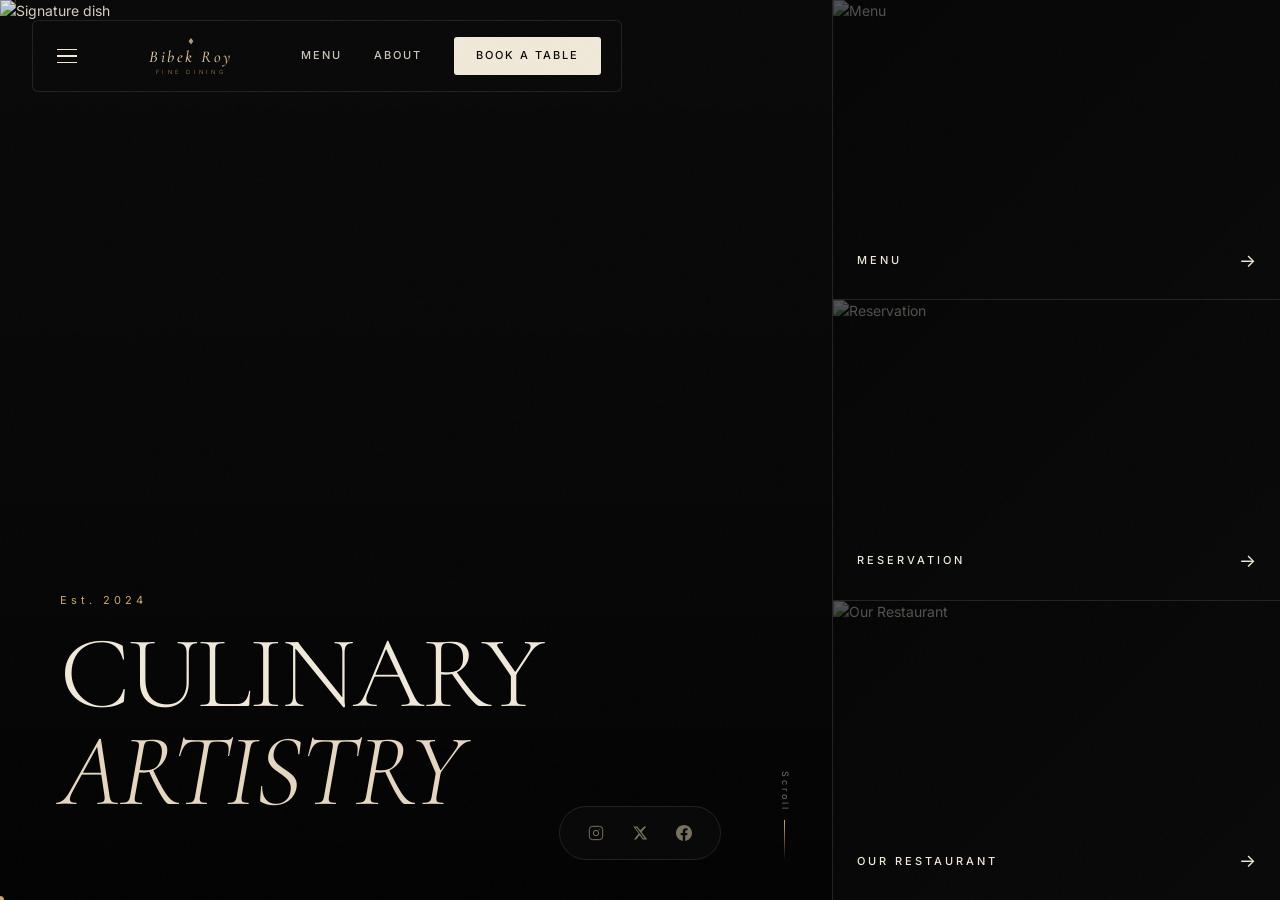
==== index.html @ 065e0c4d "Add files via upload" ====
<!DOCTYPE html>
<html lang="en">
<head>
  <meta charset="UTF-8">
  <meta name="viewport" content="width=device-width, initial-scale=1.0">
  <meta name="description" content="Bibek Roy – A premium fine dining experience. Explore our exquisite menu, make reservations, and discover culinary artistry at its finest.">
  <title>Bibek Roy – Fine Dining Experience</title>
  <link rel="preconnect" href="https://fonts.googleapis.com">
  <link rel="preconnect" href="https://fonts.gstatic.com" crossorigin>
  <link href="https://fonts.googleapis.com/css2?family=Cormorant+Garamond:ital,wght@0,300;0,400;0,500;0,600;0,700;1,300;1,400;1,500&family=Inter:wght@300;400;500;600&family=EB+Garamond:ital,wght@0,400;0,500;1,400&display=swap" rel="stylesheet">
  <link rel="stylesheet" href="styles.css">
</head>
<body>

  <!-- Navigation -->
  <nav class="nav" id="main-nav">
    <div class="nav-inner">
      <button class="nav-hamburger" id="hamburger-btn" aria-label="Open menu">
        <span></span>
        <span></span>
        <span></span>
      </button>
      <a href="index.html" class="nav-logo">
        <svg class="logo-svg" viewBox="0 0 220 60" xmlns="http://www.w3.org/2000/svg">
          <defs>
            <linearGradient id="logoGrad" x1="0%" y1="0%" x2="100%" y2="100%">
              <stop offset="0%" style="stop-color:#E5D6C1"/>
              <stop offset="100%" style="stop-color:#C9A96E"/>
            </linearGradient>
          </defs>
          <!-- Decorative line top -->
          <line x1="10" y1="12" x2="60" y2="12" stroke="url(#logoGrad)" stroke-width="0.7" opacity="0.6"/>
          <line x1="160" y1="12" x2="210" y2="12" stroke="url(#logoGrad)" stroke-width="0.7" opacity="0.6"/>
          <!-- Small diamond center -->
          <polygon points="110,8 113,12 110,16 107,12" fill="url(#logoGrad)" opacity="0.8"/>
          <!-- Main text -->
          <text x="110" y="37" font-family="Cormorant Garamond, serif" font-size="20" font-weight="500" font-style="italic" fill="url(#logoGrad)" text-anchor="middle" letter-spacing="3">Bibek Roy</text>
          <!-- Subtitle -->
          <text x="110" y="52" font-family="Inter, sans-serif" font-size="7" font-weight="300" fill="#A08060" text-anchor="middle" letter-spacing="4">FINE DINING</text>
          <!-- Decorative line bottom -->
          <line x1="10" y1="57" x2="60" y2="57" stroke="url(#logoGrad)" stroke-width="0.5" opacity="0.4"/>
          <line x1="160" y1="57" x2="210" y2="57" stroke="url(#logoGrad)" stroke-width="0.5" opacity="0.4"/>
        </svg>
      </a>
      <div class="nav-links">
        <a href="menu.html" class="nav-link">MENU</a>
        <a href="about.html" class="nav-link">ABOUT</a>
        <a href="reservation.html" class="nav-btn">BOOK A TABLE</a>
      </div>
    </div>
  </nav>

  <!-- Full-Screen Menu Overlay -->
  <div class="menu-overlay" id="menu-overlay">
    <button class="menu-overlay-close" id="menu-overlay-close" aria-label="Close menu">✕</button>
    <div class="menu-overlay-inner">
      <nav class="menu-overlay-nav">
        <a href="index.html" class="overlay-link">Home</a>
        <a href="menu.html" class="overlay-link">Menu</a>
        <a href="about.html" class="overlay-link">About</a>
        <a href="reservation.html" class="overlay-link">Reservation</a>
      </nav>
      <div class="overlay-info">
        <p>Mon–Sun: 12:00 – 23:00</p>
        <p>+1 (555) 234-5678</p>
        <p>12 Gourmet Lane, New York</p>
      </div>
      <div class="overlay-social">
        <a href="#" aria-label="Instagram">
          <svg viewBox="0 0 24 24" fill="none" stroke="currentColor" stroke-width="1.5"><rect x="2" y="2" width="20" height="20" rx="5"/><circle cx="12" cy="12" r="4"/><circle cx="17.5" cy="6.5" r="0.8" fill="currentColor" stroke="none"/></svg>
        </a>
        <a href="#" aria-label="Twitter">
          <svg viewBox="0 0 24 24" fill="currentColor"><path d="M18.244 2.25h3.308l-7.227 8.26 8.502 11.24H16.17l-4.714-6.231-5.401 6.231H2.736l7.324-9.06L2 2.25h6.016l4.27 5.65 5.958-5.65Zm-1.161 17.52h1.833L7.084 4.126H5.117Z"/></svg>
        </a>
      </div>
    </div>
    <div class="overlay-image-side">
      <img src="images/ambiance_1.png" alt="Restaurant ambiance" loading="lazy">
    </div>
  </div>

  <!-- Hero Section – Split Layout -->
  <section class="hero" id="hero">
    <!-- Left: Full-screen food image with text -->
    <div class="hero-left">
      <img src="images/hero_food_plates.png" alt="Signature dish" class="hero-bg-image">
      <div class="hero-text-block">
        <span class="hero-eyebrow">Est. 2024</span>
        <h1 class="hero-title">CULINARY<br><em>ARTISTRY</em></h1>
      </div>
      <div class="hero-scroll-indicator">
        <span>Scroll</span>
        <div class="scroll-line"></div>
      </div>
    </div>

    <!-- Right: Navigation Cards -->
    <div class="hero-right">
      <a href="menu.html" class="hero-card" id="hero-card-menu">
        <img src="images/dish_steak.png" alt="Menu" class="hero-card-img">
        <div class="hero-card-content">
          <span class="hero-card-label">MENU</span>
          <span class="hero-card-arrow">→</span>
        </div>
      </a>
      <a href="reservation.html" class="hero-card" id="hero-card-reservation">
        <img src="images/reservation.png" alt="Reservation" class="hero-card-img">
        <div class="hero-card-content">
          <span class="hero-card-label">RESERVATION</span>
          <span class="hero-card-arrow">→</span>
        </div>
      </a>
      <a href="about.html" class="hero-card" id="hero-card-about">
        <img src="images/restaurant_interior.png" alt="Our Restaurant" class="hero-card-img">
        <div class="hero-card-content">
          <span class="hero-card-label">OUR RESTAURANT</span>
          <span class="hero-card-arrow">→</span>
        </div>
      </a>
    </div>
  </section>

  <!-- Social Sidebar -->
  <div class="social-sidebar">
    <a href="#" class="social-icon" aria-label="Instagram">
      <svg viewBox="0 0 24 24" fill="none" stroke="currentColor" stroke-width="1.5"><rect x="2" y="2" width="20" height="20" rx="5"/><circle cx="12" cy="12" r="4"/><circle cx="17.5" cy="6.5" r="0.8" fill="currentColor" stroke="none"/></svg>
    </a>
    <a href="#" class="social-icon" aria-label="Twitter/X">
      <svg viewBox="0 0 24 24" fill="currentColor"><path d="M18.244 2.25h3.308l-7.227 8.26 8.502 11.24H16.17l-4.714-6.231-5.401 6.231H2.736l7.324-9.06L2 2.25h6.016l4.27 5.65 5.958-5.65Zm-1.161 17.52h1.833L7.084 4.126H5.117Z"/></svg>
    </a>
    <a href="#" class="social-icon" aria-label="Facebook">
      <svg viewBox="0 0 24 24" fill="currentColor"><path d="M24 12.073c0-6.627-5.373-12-12-12s-12 5.373-12 12c0 5.99 4.388 10.954 10.125 11.854v-8.385H7.078v-3.47h3.047V9.43c0-3.007 1.792-4.669 4.533-4.669 1.312 0 2.686.235 2.686.235v2.953H15.83c-1.491 0-1.956.925-1.956 1.874v2.25h3.328l-.532 3.47h-2.796v8.385C19.612 23.027 24 18.062 24 12.073z"/></svg>
    </a>
  </div>



  <!-- Custom Cursor -->
  <div class="custom-cursor" id="cursor"></div>
  <div class="custom-cursor-ring" id="cursor-ring"></div>

  <script src="script.js"></script>
</body>
</html>
---- styles.css ----
/* ===========================
   BIBEK ROY – FINE DINING
   Global Styles & Design System
   =========================== */

:root {
  --bg-primary: #0a0a0a;
  --bg-secondary: #111111;
  --bg-card: #141414;
  --text-cream: #F0E8D8;
  --text-gold: #C9A96E;
  --text-gold-light: #E5D6C1;
  --text-muted: #7a7060;
  --text-white: #ffffff;
  --border-subtle: rgba(229, 214, 193, 0.12);
  --border-gold: rgba(201, 169, 110, 0.3);
  --font-serif: 'Cormorant Garamond', 'EB Garamond', Georgia, serif;
  --font-sans: 'Inter', -apple-system, sans-serif;
  --nav-height: 80px;
  --transition-base: 0.4s cubic-bezier(0.25, 0.46, 0.45, 0.94);
  --transition-slow: 0.7s cubic-bezier(0.25, 0.46, 0.45, 0.94);
}

*, *::before, *::after {
  box-sizing: border-box;
  margin: 0;
  padding: 0;
}

html {
  scroll-behavior: smooth;
}

body {
  background-color: var(--bg-primary);
  color: var(--text-cream);
  font-family: var(--font-sans);
  font-size: 14px;
  font-weight: 400;
  line-height: 1.6;
  overflow-x: hidden;
  -webkit-font-smoothing: antialiased;
  -moz-osx-font-smoothing: grayscale;
}

/* Grain texture overlay */
body::before {
  content: '';
  position: fixed;
  inset: 0;
  background-image: url("data:image/svg+xml,%3Csvg viewBox='0 0 256 256' xmlns='http://www.w3.org/2000/svg'%3E%3Cfilter id='noise'%3E%3CfeTurbulence type='fractalNoise' baseFrequency='0.9' numOctaves='4' stitchTiles='stitch'/%3E%3C/filter%3E%3Crect width='100%25' height='100%25' filter='url(%23noise)' opacity='0.04'/%3E%3C/svg%3E");
  pointer-events: none;
  z-index: 9999;
  opacity: 0.4;
}

img {
  display: block;
  max-width: 100%;
}

a {
  color: inherit;
  text-decoration: none;
}

/* =====================
   NAVIGATION
   ===================== */

.nav {
  position: fixed;
  top: 0;
  left: 0;
  right: 0;
  z-index: 100;
  height: var(--nav-height);
  padding: 20px 32px;
  display: flex;
  align-items: flex-start;
  pointer-events: none;
}

.nav-inner {
  display: inline-flex;
  align-items: center;
  gap: 20px;
  background: rgba(10, 10, 10, 0.88);
  backdrop-filter: blur(20px);
  -webkit-backdrop-filter: blur(20px);
  border: 1px solid var(--border-subtle);
  border-radius: 6px;
  padding: 10px 20px;
  pointer-events: all;
}

.nav-hamburger {
  background: none;
  border: none;
  cursor: pointer;
  padding: 4px;
  display: flex;
  flex-direction: column;
  gap: 5px;
  flex-shrink: 0;
}

.nav-hamburger span {
  display: block;
  width: 20px;
  height: 1.5px;
  background: var(--text-cream);
  transition: var(--transition-base);
  transform-origin: center;
}

.nav-hamburger.active span:nth-child(1) {
  transform: translateY(6.5px) rotate(45deg);
}
.nav-hamburger.active span:nth-child(2) {
  opacity: 0;
  transform: scaleX(0);
}
.nav-hamburger.active span:nth-child(3) {
  transform: translateY(-6.5px) rotate(-45deg);
}

.nav-logo {
  flex: 1;
  display: flex;
  align-items: center;
}

.logo-svg {
  width: 180px;
  height: 50px;
}

.nav-links {
  display: flex;
  align-items: center;
  gap: 32px;
  flex-shrink: 0;
}

.nav-link {
  font-family: var(--font-sans);
  font-size: 11px;
  font-weight: 500;
  letter-spacing: 2px;
  color: var(--text-cream);
  opacity: 0.85;
  transition: opacity var(--transition-base);
  position: relative;
}

.nav-link::after {
  content: '';
  position: absolute;
  bottom: -3px;
  left: 0;
  width: 0;
  height: 1px;
  background: var(--text-gold);
  transition: width var(--transition-base);
}

.nav-link:hover {
  opacity: 1;
}

.nav-link:hover::after {
  width: 100%;
}

.nav-btn {
  font-family: var(--font-sans);
  font-size: 11px;
  font-weight: 500;
  letter-spacing: 2px;
  color: var(--bg-primary);
  background: var(--text-cream);
  padding: 10px 22px;
  border-radius: 3px;
  transition: all var(--transition-base);
  white-space: nowrap;
}

.nav-btn:hover {
  background: var(--text-gold);
  color: var(--bg-primary);
  transform: translateY(-1px);
}

/* =====================
   MENU OVERLAY
   ===================== */

.menu-overlay {
  position: fixed;
  inset: 0;
  z-index: 200;
  display: grid;
  grid-template-columns: 1fr 1fr;
  background: var(--bg-primary);
  opacity: 0;
  pointer-events: none;
  transition: opacity var(--transition-slow);
}

.menu-overlay.open {
  opacity: 1;
  pointer-events: all;
}

.menu-overlay-inner {
  display: flex;
  flex-direction: column;
  justify-content: center;
  padding: 80px;
  gap: 48px;
}

.menu-overlay-close {
  position: absolute;
  top: 32px;
  right: 32px;
  background: none;
  border: none;
  color: var(--text-cream);
  font-size: 24px;
  cursor: pointer;
  opacity: 0.7;
  transition: opacity var(--transition-base), transform var(--transition-base);
  z-index: 10;
}

.menu-overlay-close:hover {
  opacity: 1;
  transform: rotate(90deg);
}

.menu-overlay-nav {
  display: flex;
  flex-direction: column;
  gap: 8px;
}

.overlay-link {
  font-family: var(--font-serif);
  font-size: clamp(40px, 6vw, 72px);
  font-weight: 300;
  color: var(--text-cream);
  letter-spacing: -1px;
  line-height: 1.1;
  position: relative;
  display: inline-block;
  transition: color var(--transition-base);
  transform: translateX(0);
  transition: transform var(--transition-base), color var(--transition-base);
}

.overlay-link::before {
  content: attr(data-num);
  font-family: var(--font-sans);
  font-size: 11px;
  color: var(--text-gold);
  letter-spacing: 2px;
  position: absolute;
  left: 0;
  top: 50%;
  transform: translateY(-50%) translateX(-30px);
  opacity: 0;
  transition: var(--transition-base);
}

.overlay-link:hover {
  color: var(--text-gold);
  transform: translateX(20px);
}

.overlay-info {
  display: flex;
  flex-direction: column;
  gap: 6px;
  border-top: 1px solid var(--border-subtle);
  padding-top: 24px;
  font-size: 12px;
  letter-spacing: 1px;
  color: var(--text-muted);
}

.overlay-social {
  display: flex;
  gap: 20px;
}

.overlay-social a {
  width: 40px;
  height: 40px;
  border: 1px solid var(--border-subtle);
  border-radius: 50%;
  display: flex;
  align-items: center;
  justify-content: center;
  color: var(--text-muted);
  transition: all var(--transition-base);
}

.overlay-social a svg {
  width: 16px;
  height: 16px;
}

.overlay-social a:hover {
  border-color: var(--text-gold);
  color: var(--text-gold);
}

.overlay-image-side {
  overflow: hidden;
}

.overlay-image-side img {
  width: 100%;
  height: 100%;
  object-fit: cover;
  opacity: 0.7;
}

/* =====================
   HERO SECTION
   ===================== */

.hero {
  display: grid;
  grid-template-columns: 65% 35%;
  min-height: 100vh;
  padding-top: 0;
}

.hero-left {
  position: relative;
  overflow: hidden;
  min-height: 100vh;
}

.hero-bg-image {
  position: absolute;
  inset: 0;
  width: 100%;
  height: 100%;
  object-fit: cover;
  transition: transform 8s ease;
}

.hero-left:hover .hero-bg-image {
  transform: scale(1.04);
}

.hero-left::after {
  content: '';
  position: absolute;
  inset: 0;
  background: linear-gradient(
    to bottom,
    rgba(0,0,0,0.1) 0%,
    rgba(0,0,0,0.3) 50%,
    rgba(0,0,0,0.7) 100%
  );
}

.hero-text-block {
  position: absolute;
  bottom: 80px;
  left: 60px;
  z-index: 2;
}

.hero-eyebrow {
  font-family: var(--font-sans);
  font-size: 11px;
  letter-spacing: 4px;
  color: var(--text-gold);
  display: block;
  margin-bottom: 16px;
  opacity: 0;
  transform: translateY(20px);
  animation: fadeUp 1s 0.5s forwards;
}

.hero-title {
  font-family: var(--font-serif);
  font-size: clamp(60px, 8vw, 110px);
  font-weight: 300;
  line-height: 0.95;
  color: var(--text-cream);
  letter-spacing: -2px;
  opacity: 0;
  transform: translateY(30px);
  animation: fadeUp 1s 0.8s forwards;
}

.hero-title em {
  font-style: italic;
  color: var(--text-gold-light);
}

.hero-scroll-indicator {
  position: absolute;
  bottom: 40px;
  right: 40px;
  z-index: 2;
  display: flex;
  flex-direction: column;
  align-items: center;
  gap: 8px;
  opacity: 0;
  animation: fadeIn 1s 1.5s forwards;
}

.hero-scroll-indicator span {
  font-size: 9px;
  letter-spacing: 3px;
  color: var(--text-muted);
  writing-mode: vertical-rl;
}

.scroll-line {
  width: 1px;
  height: 40px;
  background: linear-gradient(to bottom, var(--text-gold), transparent);
  animation: scrollPulse 2s ease-in-out infinite;
}

@keyframes scrollPulse {
  0%, 100% { opacity: 0.4; transform: scaleY(1); }
  50% { opacity: 1; transform: scaleY(1.3); }
}

/* Hero Right Cards */
.hero-right {
  display: flex;
  flex-direction: column;
  border-left: 1px solid var(--border-subtle);
}

.hero-card {
  position: relative;
  flex: 1;
  overflow: hidden;
  cursor: pointer;
  display: block;
}

.hero-card + .hero-card {
  border-top: 1px solid var(--border-subtle);
}

.hero-card-img {
  position: absolute;
  inset: 0;
  width: 100%;
  height: 100%;
  object-fit: cover;
  transition: transform var(--transition-slow), filter var(--transition-base);
  filter: brightness(0.55) saturate(0.7);
}

.hero-card::after {
  content: '';
  position: absolute;
  inset: 0;
  background: linear-gradient(135deg, rgba(0,0,0,0.4) 0%, rgba(0,0,0,0.1) 100%);
  transition: opacity var(--transition-base);
}

.hero-card:hover .hero-card-img {
  transform: scale(1.08);
  filter: brightness(0.7) saturate(0.9);
}

.hero-card:hover::after {
  opacity: 0.5;
}

.hero-card-content {
  position: absolute;
  bottom: 24px;
  left: 24px;
  right: 24px;
  z-index: 2;
  display: flex;
  align-items: center;
  justify-content: space-between;
}

.hero-card-label {
  font-family: var(--font-sans);
  font-size: 11px;
  font-weight: 500;
  letter-spacing: 3px;
  color: var(--text-cream);
  transition: color var(--transition-base);
}

.hero-card:hover .hero-card-label {
  color: var(--text-gold);
}

.hero-card-arrow {
  font-size: 18px;
  color: var(--text-cream);
  transition: transform var(--transition-base), color var(--transition-base);
}

.hero-card:hover .hero-card-arrow {
  transform: translateX(4px);
  color: var(--text-gold);
}

/* =====================
   SOCIAL SIDEBAR
   ===================== */

.social-sidebar {
  position: fixed;
  bottom: 40px;
  left: 50%;
  transform: translateX(-50%);
  z-index: 50;
  display: flex;
  gap: 12px;
  background: rgba(10, 10, 10, 0.8);
  backdrop-filter: blur(20px);
  border: 1px solid var(--border-subtle);
  border-radius: 50px;
  padding: 10px 20px;
}

.social-icon {
  width: 32px;
  height: 32px;
  display: flex;
  align-items: center;
  justify-content: center;
  color: var(--text-muted);
  transition: color var(--transition-base), transform var(--transition-base);
}

.social-icon svg {
  width: 16px;
  height: 16px;
}

.social-icon:hover {
  color: var(--text-gold);
  transform: translateY(-2px);
}

/* =====================
   ANIMATIONS
   ===================== */

@keyframes fadeUp {
  to {
    opacity: 1;
    transform: translateY(0);
  }
}

@keyframes fadeIn {
  to {
    opacity: 1;
  }
}

/* =====================
   MENU PAGE
   ===================== */

.page-layout {
  display: grid;
  grid-template-columns: 45% 55%;
  min-height: 100vh;
}

.page-sticky-side {
  position: sticky;
  top: 0;
  height: 100vh;
  overflow: hidden;
}

.page-sticky-side img {
  width: 100%;
  height: 100%;
  object-fit: cover;
  filter: brightness(0.6) saturate(0.8);
  transition: transform var(--transition-slow);
}

.sticky-overlay {
  position: absolute;
  inset: 0;
  display: flex;
  align-items: flex-end;
  padding: 60px;
  background: linear-gradient(to top, rgba(0,0,0,0.8) 0%, transparent 60%);
}

.sticky-title {
  font-family: var(--font-serif);
  font-size: clamp(50px, 7vw, 80px);
  font-weight: 300;
  letter-spacing: -2px;
  line-height: 1;
  color: var(--text-cream);
}

.sticky-title em {
  display: block;
  font-style: italic;
  color: var(--text-gold-light);
}

.page-scroll-content {
  padding: var(--nav-height) 0 0;
  border-left: 1px solid var(--border-subtle);
}

/* Menu categories */
.menu-header {
  padding: 60px 60px 40px;
  border-bottom: 1px solid var(--border-subtle);
}

.menu-header-text {
  font-family: var(--font-sans);
  font-size: 11px;
  letter-spacing: 3px;
  color: var(--text-gold);
  margin-bottom: 12px;
}

.menu-header h2 {
  font-family: var(--font-serif);
  font-size: 36px;
  font-weight: 400;
  color: var(--text-cream);
}

.menu-cats {
  display: flex;
  gap: 0;
  border-bottom: 1px solid var(--border-subtle);
  overflow-x: auto;
  scrollbar-width: none;
}

.menu-cats::-webkit-scrollbar {
  display: none;
}

.menu-cat-btn {
  font-family: var(--font-sans);
  font-size: 10px;
  letter-spacing: 2.5px;
  font-weight: 500;
  color: var(--text-muted);
  background: none;
  border: none;
  padding: 20px 32px;
  cursor: pointer;
  position: relative;
  white-space: nowrap;
  transition: color var(--transition-base);
}

.menu-cat-btn::after {
  content: '';
  position: absolute;
  bottom: 0;
  left: 0;
  right: 0;
  height: 2px;
  background: var(--text-gold);
  transform: scaleX(0);
  transition: transform var(--transition-base);
}

.menu-cat-btn.active {
  color: var(--text-cream);
}

.menu-cat-btn.active::after {
  transform: scaleX(1);
}

.menu-cat-btn:hover {
  color: var(--text-cream);
}

.menu-section {
  display: none;
  animation: fadeUp 0.5s forwards;
}

.menu-section.active {
  display: block;
}

.menu-item {
  display: grid;
  grid-template-columns: 1fr auto;
  gap: 20px;
  align-items: start;
  padding: 28px 60px;
  border-bottom: 1px solid var(--border-subtle);
  transition: background var(--transition-base);
}

.menu-item:hover {
  background: rgba(229, 214, 193, 0.03);
}

.menu-item-name {
  font-family: var(--font-serif);
  font-size: 20px;
  font-weight: 500;
  color: var(--text-cream);
  margin-bottom: 6px;
}

.menu-item-desc {
  font-size: 12px;
  color: var(--text-muted);
  line-height: 1.6;
  font-style: italic;
}

.menu-item-price {
  font-family: var(--font-serif);
  font-size: 18px;
  color: var(--text-gold);
  font-weight: 400;
  white-space: nowrap;
}

.menu-item-tag {
  display: inline-block;
  font-size: 9px;
  letter-spacing: 2px;
  color: var(--text-gold);
  border: 1px solid var(--border-gold);
  padding: 3px 8px;
  border-radius: 2px;
  margin-top: 8px;
}

/* =====================
   ABOUT PAGE
   ===================== */

.about-hero {
  min-height: 100vh;
  display: grid;
  grid-template-columns: 55% 45%;
}

.about-hero-image {
  position: relative;
  overflow: hidden;
}

.about-hero-image img {
  position: absolute;
  inset: 0;
  width: 100%;
  height: 100%;
  object-fit: cover;
  filter: brightness(0.65);
}

.about-hero-image::after {
  content: '';
  position: absolute;
  inset: 0;
  background: linear-gradient(to right, transparent 60%, var(--bg-primary));
}

.about-hero-content {
  display: flex;
  flex-direction: column;
  justify-content: center;
  padding: 120px 60px 80px 40px;
}

.section-tag {
  font-family: var(--font-sans);
  font-size: 10px;
  letter-spacing: 4px;
  color: var(--text-gold);
  margin-bottom: 24px;
  display: flex;
  align-items: center;
  gap: 12px;
}

.section-tag::before {
  content: '';
  display: block;
  width: 30px;
  height: 1px;
  background: var(--text-gold);
}

.about-hero-content h1 {
  font-family: var(--font-serif);
  font-size: clamp(40px, 5vw, 60px);
  font-weight: 300;
  line-height: 1.1;
  color: var(--text-cream);
  margin-bottom: 24px;
}

.about-hero-content h1 em {
  font-style: italic;
  color: var(--text-gold-light);
}

.about-hero-content p {
  font-size: 14px;
  color: var(--text-muted);
  line-height: 1.8;
  max-width: 360px;
}

/* Awards Section */
.awards-section {
  padding: 100px 80px;
  border-top: 1px solid var(--border-subtle);
}

.awards-grid {
  display: grid;
  grid-template-columns: repeat(3, 1fr);
  gap: 40px;
  margin-top: 60px;
}

.award-card {
  padding: 40px 32px;
  border: 1px solid var(--border-subtle);
  border-radius: 4px;
  text-align: center;
  transition: border-color var(--transition-base), background var(--transition-base);
}

.award-card:hover {
  border-color: var(--border-gold);
  background: rgba(201, 169, 110, 0.04);
}

.award-stars {
  display: flex;
  justify-content: center;
  gap: 4px;
  margin-bottom: 16px;
}

.award-stars span {
  color: var(--text-gold);
  font-size: 14px;
}

.award-name {
  font-family: var(--font-serif);
  font-size: 20px;
  color: var(--text-cream);
  margin-bottom: 8px;
}

.award-source {
  font-size: 10px;
  letter-spacing: 2px;
  color: var(--text-muted);
}

/* Story Section */
.story-section {
  padding: 0;
  display: grid;
  grid-template-columns: 1fr 1fr;
  min-height: 70vh;
}

.story-image {
  overflow: hidden;
}

.story-image img {
  width: 100%;
  height: 100%;
  object-fit: cover;
  filter: brightness(0.7) saturate(0.8);
  transition: transform var(--transition-slow);
}

.story-image:hover img {
  transform: scale(1.04);
}

.story-content {
  padding: 80px 60px;
  display: flex;
  flex-direction: column;
  justify-content: center;
  border-left: 1px solid var(--border-subtle);
}

.story-content h2 {
  font-family: var(--font-serif);
  font-size: clamp(36px, 4vw, 50px);
  font-weight: 300;
  line-height: 1.1;
  color: var(--text-cream);
  margin-bottom: 32px;
}

.story-content h2 em {
  font-style: italic;
  color: var(--text-gold-light);
}

.story-content p {
  font-size: 14px;
  color: var(--text-muted);
  line-height: 1.9;
  margin-bottom: 20px;
  max-width: 400px;
}

/* Team Section */
.team-section {
  padding: 100px 80px;
  border-top: 1px solid var(--border-subtle);
}

.team-grid {
  display: grid;
  grid-template-columns: repeat(2, 1fr);
  gap: 2px;
  margin-top: 60px;
}

.team-card {
  position: relative;
  overflow: hidden;
  aspect-ratio: 3/4;
}

.team-card img {
  width: 100%;
  height: 100%;
  object-fit: cover;
  filter: brightness(0.65) saturate(0.7);
  transition: transform var(--transition-slow), filter var(--transition-base);
}

.team-card:hover img {
  transform: scale(1.06);
  filter: brightness(0.75) saturate(0.9);
}

.team-card-info {
  position: absolute;
  bottom: 0;
  left: 0;
  right: 0;
  padding: 32px 28px;
  background: linear-gradient(to top, rgba(0,0,0,0.85) 0%, transparent 100%);
}

.team-card-name {
  font-family: var(--font-serif);
  font-size: 22px;
  color: var(--text-cream);
  margin-bottom: 4px;
}

.team-card-role {
  font-size: 10px;
  letter-spacing: 2px;
  color: var(--text-gold);
}

/* =====================
   RESERVATION PAGE
   ===================== */

.reservation-page {
  display: grid;
  grid-template-columns: 45% 55%;
  min-height: 100vh;
}

.reservation-image-side {
  position: sticky;
  top: 0;
  height: 100vh;
  overflow: hidden;
}

.reservation-image-side img {
  width: 100%;
  height: 100%;
  object-fit: cover;
  filter: brightness(0.55);
}

.reservation-content-side {
  padding: 0;
  border-left: 1px solid var(--border-subtle);
  display: flex;
  flex-direction: column;
}

.reservation-header {
  padding: 120px 60px 60px;
  border-bottom: 1px solid var(--border-subtle);
}

.reservation-header h1 {
  font-family: var(--font-serif);
  font-size: clamp(40px, 5vw, 64px);
  font-weight: 300;
  color: var(--text-cream);
  line-height: 1.05;
  margin-bottom: 20px;
}

.reservation-header h1 em {
  font-style: italic;
  color: var(--text-gold-light);
}

.reservation-header p {
  font-size: 14px;
  color: var(--text-muted);
  line-height: 1.7;
  max-width: 380px;
}

/* Booking Form */
.booking-form {
  padding: 60px;
  flex: 1;
}

.form-grid {
  display: grid;
  grid-template-columns: 1fr 1fr;
  gap: 20px;
  margin-bottom: 20px;
}

.form-group {
  display: flex;
  flex-direction: column;
  gap: 8px;
}

.form-group.full {
  grid-column: 1 / -1;
}

.form-label {
  font-family: var(--font-sans);
  font-size: 9px;
  letter-spacing: 3px;
  color: var(--text-muted);
  text-transform: uppercase;
}

.form-input,
.form-select,
.form-textarea {
  background: rgba(229, 214, 193, 0.04);
  border: 1px solid var(--border-subtle);
  border-radius: 3px;
  padding: 14px 16px;
  color: var(--text-cream);
  font-family: var(--font-sans);
  font-size: 13px;
  transition: border-color var(--transition-base), background var(--transition-base);
  width: 100%;
  outline: none;
  appearance: none;
  -webkit-appearance: none;
}

.form-select {
  cursor: pointer;
  background-image: url("data:image/svg+xml,%3Csvg xmlns='http://www.w3.org/2000/svg' viewBox='0 0 24 24' fill='none' stroke='%237a7060' stroke-width='2'%3E%3Cpath d='M6 9l6 6 6-6'/%3E%3C/svg%3E");
  background-repeat: no-repeat;
  background-position: right 14px center;
  background-size: 16px;
  padding-right: 40px;
}

.form-select option {
  background: var(--bg-primary);
  color: var(--text-cream);
}

.form-input:focus,
.form-select:focus,
.form-textarea:focus {
  border-color: var(--text-gold);
  background: rgba(201, 169, 110, 0.06);
}

.form-input::placeholder,
.form-textarea::placeholder {
  color: var(--text-muted);
  opacity: 0.6;
}

.form-textarea {
  resize: vertical;
  min-height: 100px;
}

.form-submit-group {
  margin-top: 32px;
  display: flex;
  align-items: center;
  gap: 24px;
}

.form-submit-btn {
  background: var(--text-gold);
  color: var(--bg-primary);
  border: none;
  padding: 18px 48px;
  font-family: var(--font-sans);
  font-size: 11px;
  font-weight: 600;
  letter-spacing: 3px;
  cursor: pointer;
  border-radius: 3px;
  transition: all var(--transition-base);
  position: relative;
  overflow: hidden;
}

.form-submit-btn::before {
  content: '';
  position: absolute;
  top: 50%;
  left: 50%;
  width: 0;
  height: 0;
  background: rgba(255,255,255,0.15);
  border-radius: 50%;
  transform: translate(-50%, -50%);
  transition: width 0.6s, height 0.6s;
}

.form-submit-btn:hover::before {
  width: 300px;
  height: 300px;
}

.form-submit-btn:hover {
  background: var(--text-gold-light);
  transform: translateY(-2px);
  box-shadow: 0 12px 40px rgba(201, 169, 110, 0.3);
}

.form-note {
  font-size: 11px;
  color: var(--text-muted);
  line-height: 1.6;
}

/* Booking info cards */
.booking-info-cards {
  padding: 0 60px 60px;
  display: grid;
  grid-template-columns: repeat(3, 1fr);
  gap: 16px;
}

.booking-info-card {
  padding: 24px 20px;
  border: 1px solid var(--border-subtle);
  border-radius: 3px;
}

.booking-info-card-icon {
  font-size: 20px;
  margin-bottom: 12px;
  color: var(--text-gold);
}

.booking-info-card-title {
  font-size: 10px;
  letter-spacing: 2px;
  color: var(--text-gold);
  margin-bottom: 6px;
}

.booking-info-card-text {
  font-size: 12px;
  color: var(--text-muted);
  line-height: 1.6;
}

/* Success Message */
.form-success {
  display: none;
  text-align: center;
  padding: 40px;
  flex-direction: column;
  align-items: center;
  gap: 16px;
}

.form-success.show {
  display: flex;
}

.success-icon {
  width: 60px;
  height: 60px;
  border: 1px solid var(--text-gold);
  border-radius: 50%;
  display: flex;
  align-items: center;
  justify-content: center;
  font-size: 24px;
  color: var(--text-gold);
  animation: scaleIn 0.5s cubic-bezier(0.34, 1.56, 0.64, 1);
}

@keyframes scaleIn {
  from { transform: scale(0); opacity: 0; }
  to { transform: scale(1); opacity: 1; }
}

.form-success h3 {
  font-family: var(--font-serif);
  font-size: 32px;
  font-weight: 400;
  color: var(--text-cream);
}

.form-success p {
  font-size: 13px;
  color: var(--text-muted);
  max-width: 300px;
  line-height: 1.7;
}

/* =====================
   PAGE SECTIONS (SHARED)
   ===================== */

.section-header {
  margin-bottom: 48px;
}

.section-header h2 {
  font-family: var(--font-serif);
  font-size: clamp(36px, 4vw, 52px);
  font-weight: 300;
  color: var(--text-cream);
  line-height: 1.1;
}

.section-header h2 em {
  font-style: italic;
  color: var(--text-gold-light);
}

/* =====================
   FOOTER
   ===================== */

.footer {
  border-top: 1px solid var(--border-subtle);
  padding: 60px 80px;
  display: grid;
  grid-template-columns: 1fr 1fr 1fr;
  gap: 40px;
  align-items: start;
}

.footer-brand .logo-svg {
  margin-bottom: 20px;
}

.footer-brand p {
  font-size: 12px;
  color: var(--text-muted);
  line-height: 1.7;
  max-width: 220px;
}

.footer-nav h4,
.footer-contact h4 {
  font-size: 10px;
  letter-spacing: 3px;
  color: var(--text-gold);
  margin-bottom: 20px;
}

.footer-nav ul {
  list-style: none;
  display: flex;
  flex-direction: column;
  gap: 10px;
}

.footer-nav ul a {
  font-size: 13px;
  color: var(--text-muted);
  transition: color var(--transition-base);
}

.footer-nav ul a:hover {
  color: var(--text-cream);
}

.footer-contact p {
  font-size: 13px;
  color: var(--text-muted);
  margin-bottom: 8px;
  line-height: 1.6;
}

.footer-bottom {
  border-top: 1px solid var(--border-subtle);
  padding: 20px 80px;
  display: flex;
  justify-content: space-between;
  align-items: center;
  font-size: 11px;
  color: var(--text-muted);
}

/* =====================
   SCROLL REVEAL
   ===================== */

.reveal {
  opacity: 0;
  transform: translateY(30px);
  transition: opacity 0.8s cubic-bezier(0.25, 0.46, 0.45, 0.94),
              transform 0.8s cubic-bezier(0.25, 0.46, 0.45, 0.94);
}

.reveal.visible {
  opacity: 1;
  transform: translateY(0);
}

.reveal-delay-1 { transition-delay: 0.1s; }
.reveal-delay-2 { transition-delay: 0.2s; }
.reveal-delay-3 { transition-delay: 0.3s; }
.reveal-delay-4 { transition-delay: 0.4s; }

/* =====================
   CURSOR
   ===================== */

.custom-cursor {
  width: 8px;
  height: 8px;
  background: var(--text-gold);
  border-radius: 50%;
  position: fixed;
  pointer-events: none;
  z-index: 9998;
  transition: transform 0.15s ease;
  transform: translate(-50%, -50%);
}

.custom-cursor-ring {
  width: 32px;
  height: 32px;
  border: 1px solid rgba(201, 169, 110, 0.4);
  border-radius: 50%;
  position: fixed;
  pointer-events: none;
  z-index: 9997;
  transition: transform 0.5s ease, width 0.3s ease, height 0.3s ease, opacity 0.3s ease;
  transform: translate(-50%, -50%);
}

.custom-cursor.hover {
  transform: translate(-50%, -50%) scale(0);
}

.custom-cursor-ring.hover {
  width: 60px;
  height: 60px;
  border-color: rgba(201, 169, 110, 0.6);
}

/* =====================
   RESPONSIVE
   ===================== */

@media (max-width: 1024px) {
  .page-layout,
  .hero,
  .about-hero,
  .reservation-page,
  .story-section {
    grid-template-columns: 1fr;
  }

  .page-sticky-side,
  .reservation-image-side,
  .about-hero-image {
    position: relative;
    height: 50vh;
  }

  .hero-right {
    flex-direction: row;
    border-left: none;
    border-top: 1px solid var(--border-subtle);
  }

  .hero-card + .hero-card {
    border-top: none;
    border-left: 1px solid var(--border-subtle);
  }

  .footer {
    grid-template-columns: 1fr 1fr;
    padding: 60px 40px;
  }

  .footer-brand {
    grid-column: 1 / -1;
  }
}

@media (max-width: 768px) {
  .nav {
    padding: 0 16px;
  }

  .nav-links {
    display: none;
  }

  .hero {
    grid-template-columns: 1fr;
    min-height: 100dvh;
  }

  .hero-left {
    min-height: 60vh;
  }

  .hero-right {
    flex-direction: column;
    min-height: 40vh;
  }

  .hero-card + .hero-card {
    border-top: 1px solid var(--border-subtle);
    border-left: none;
  }

  .menu-item {
    padding: 24px 32px;
  }

  .menu-header {
    padding: 40px 32px 20px;
  }

  .awards-grid {
    grid-template-columns: 1fr;
  }

  .team-grid {
    grid-template-columns: 1fr;
  }

  .booking-form {
    padding: 40px 32px;
  }

  .booking-info-cards {
    padding: 0 32px 40px;
    grid-template-columns: 1fr;
  }

  .form-grid {
    grid-template-columns: 1fr;
  }

  .footer {
    grid-template-columns: 1fr;
    padding: 40px 32px;
  }

  .footer-bottom {
    padding: 20px 32px;
    flex-direction: column;
    gap: 8px;
    text-align: center;
  }

  .menu-overlay {
    grid-template-columns: 1fr;
  }

  .overlay-image-side {
    display: none;
  }

  .menu-overlay-inner {
    padding: 60px 40px;
  }

  .awards-section,
  .team-section {
    padding: 60px 32px;
  }

  .story-section {
    grid-template-columns: 1fr;
  }

  .story-content {
    padding: 40px 32px;
  }

  .reservation-header {
    padding: 100px 32px 40px;
  }
}
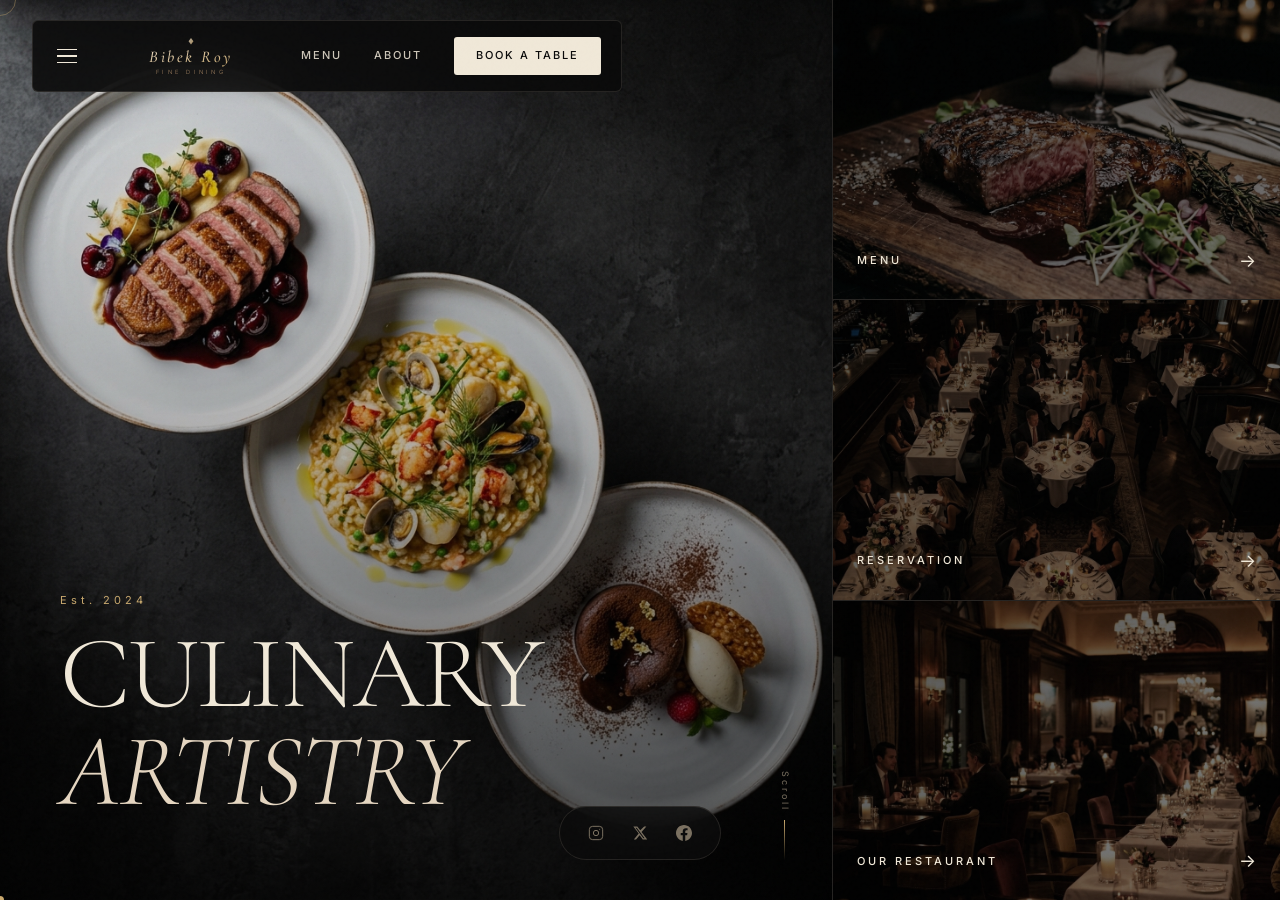
==== commit c4f57215: "fix: remove incorrect images/ path prefix to connect images to HTML sections Agent-Logs-Url: https:/" ====
--- a/index.html
+++ b/index.html
@@ -75,7 +75,7 @@
       </div>
     </div>
     <div class="overlay-image-side">
-      <img src="images/ambiance_1.png" alt="Restaurant ambiance" loading="lazy">
+      <img src="ambiance_1.png" alt="Restaurant ambiance" loading="lazy">
     </div>
   </div>
 
@@ -83,7 +83,7 @@
   <section class="hero" id="hero">
     <!-- Left: Full-screen food image with text -->
     <div class="hero-left">
-      <img src="images/hero_food_plates.png" alt="Signature dish" class="hero-bg-image">
+      <img src="hero_food_plates.png" alt="Signature dish" class="hero-bg-image">
       <div class="hero-text-block">
         <span class="hero-eyebrow">Est. 2024</span>
         <h1 class="hero-title">CULINARY<br><em>ARTISTRY</em></h1>
@@ -97,21 +97,21 @@
     <!-- Right: Navigation Cards -->
     <div class="hero-right">
       <a href="menu.html" class="hero-card" id="hero-card-menu">
-        <img src="images/dish_steak.png" alt="Menu" class="hero-card-img">
+        <img src="dish_steak.png" alt="Menu" class="hero-card-img">
         <div class="hero-card-content">
           <span class="hero-card-label">MENU</span>
           <span class="hero-card-arrow">→</span>
         </div>
       </a>
       <a href="reservation.html" class="hero-card" id="hero-card-reservation">
-        <img src="images/reservation.png" alt="Reservation" class="hero-card-img">
+        <img src="reservation.png" alt="Reservation" class="hero-card-img">
         <div class="hero-card-content">
           <span class="hero-card-label">RESERVATION</span>
           <span class="hero-card-arrow">→</span>
         </div>
       </a>
       <a href="about.html" class="hero-card" id="hero-card-about">
-        <img src="images/restaurant_interior.png" alt="Our Restaurant" class="hero-card-img">
+        <img src="restaurant_interior.png" alt="Our Restaurant" class="hero-card-img">
         <div class="hero-card-content">
           <span class="hero-card-label">OUR RESTAURANT</span>
           <span class="hero-card-arrow">→</span>
